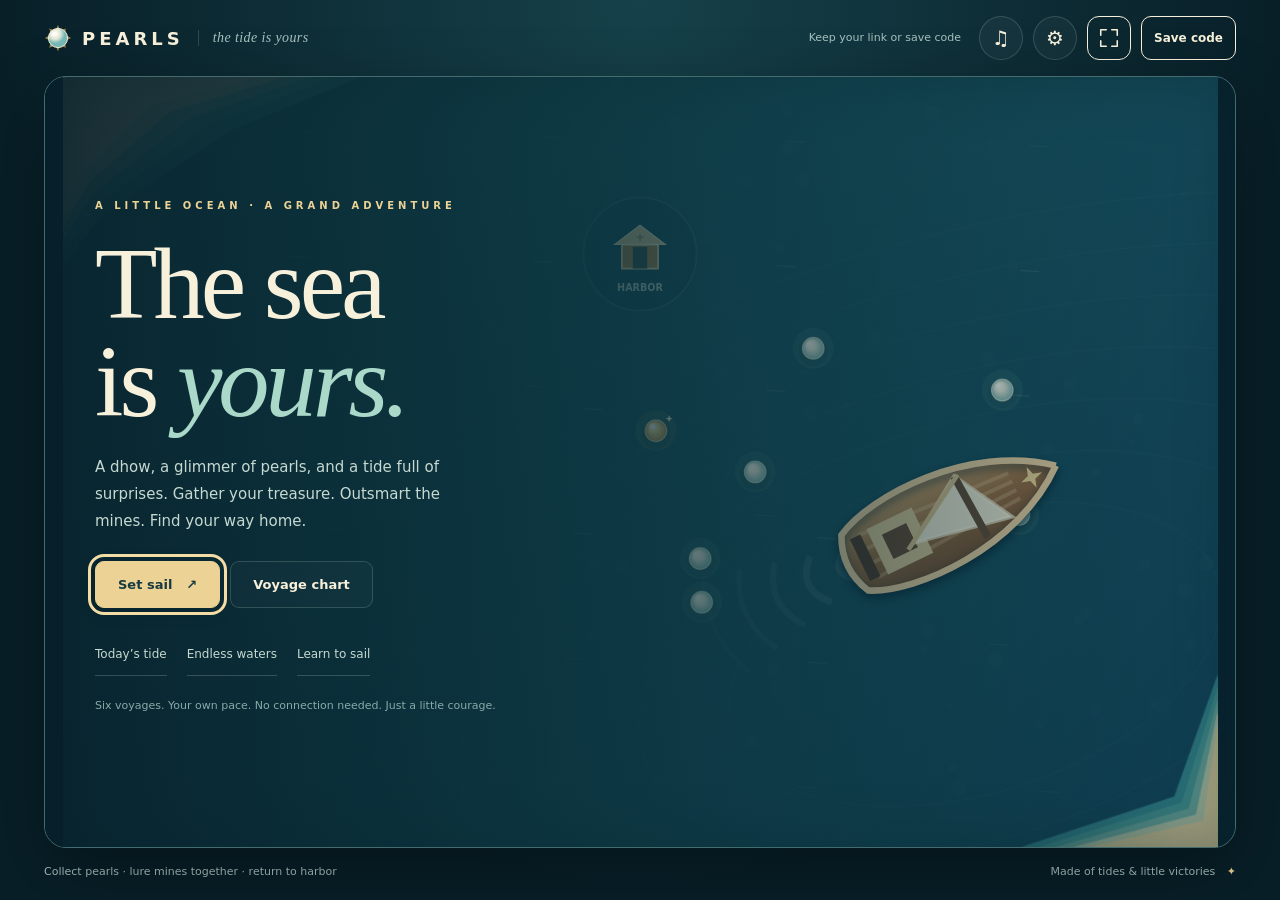
==== pearls/index.html @ 0ec3e7f9 "Add action browser game collection" ====
<!doctype html>
<html lang="en">
<head>
  <meta charset="utf-8">
  <meta name="viewport" content="width=device-width, initial-scale=1, viewport-fit=cover">
  <meta name="theme-color" content="#092d37">
  <meta name="description" content="Sail a dhow, gather luminous pearls, and turn chasing mines against each other. A complete local arcade adventure.">
  <title>Pearls · A little ocean, a grand adventure</title>
  <link rel="icon" href="assets/pearl.svg" type="image/svg+xml">
  <link rel="stylesheet" href="styles.css?v=screen-1">
<link rel="stylesheet" href="screen.css?v=4">
</head>
<body data-ug-game="pearls">
<script src="portable-profile.js"></script>
  <main class="game-shell">
    <header class="masthead">
      <a class="wordmark" href="#" id="home-link" aria-label="Pearls home"><img src="assets/pearl.svg" alt="" width="28" height="28"> PEARLS <span>the tide is yours</span></a>
      <div class="header-actions"><span id="save-status" class="save-status">Progress stays on this device</span><button id="sound-toggle" class="icon-button" aria-label="Mute sound" title="Toggle sound">♫</button><button id="settings-open" class="icon-button" aria-label="Open settings" title="Settings">⚙</button></div>
    </header>
    <section class="ocean-frame" id="ocean-frame" aria-label="Sailing arena">
      <canvas id="game" width="960" height="640" tabindex="0" aria-label="Sailing game. Move with arrows or WASD, Shift to brake, Space to surge, E for an echo buoy, Escape to pause."></canvas>
      <div class="vignette" aria-hidden="true"></div>
      <div id="hud" class="hud" hidden>
        <div class="hud-panel objective"><span class="eyebrow" id="sector-label">SECTOR 1 / 3</span><strong id="quota-label">0 / 6 pearls</strong><div class="meter"><span id="quota-fill"></span></div><span id="objective-hint">Gather pearls, then find the harbor</span></div>
        <div class="hud-panel score-panel"><span class="eyebrow">CARGO VALUE</span><strong id="score-label">0</strong><div class="combo-line"><span id="combo-label">1×</span><div class="meter combo-meter"><span id="combo-fill"></span></div></div></div>
        <div class="hud-panel ship-panel"><span class="eyebrow">HULL</span><span id="hull-label" aria-label="Three hull points">◆ ◆ ◆</span><button id="pause-button" class="icon-button" aria-label="Pause game">Ⅱ</button></div>
      </div>
      <div id="voyage-banner" class="voyage-banner" hidden></div>
      <div id="tutorial-tip" class="tutorial-tip" hidden></div>
      <div id="toast" class="toast" role="status" hidden></div>
      <div id="ability-bar" class="ability-bar" hidden><span id="dash-status">SPACE · SURGE READY</span><span id="buoy-status">E · ECHO READY</span><span id="tide-status">CALM WATER</span></div>
      <div id="touch-controls" class="touch-controls" hidden>
        <div class="stick-pad" id="stick-pad" aria-label="Drag to steer"><span class="stick-ring"></span><span id="stick-knob" class="stick-knob"></span><span class="stick-caption">STEER</span></div>
        <div class="touch-actions"><button id="touch-buoy" aria-label="Deploy echo buoy">ECHO</button><button id="touch-dash" aria-label="Surge forward">SURGE</button><button id="touch-brake" aria-label="Hold to brake">BRAKE</button></div>
      </div>
      <section id="screen" class="screen" aria-label="Game menu"></section>
    </section>
    <footer class="footer"><span id="control-hint">A small boat. An ocean of possibilities.</span><span>Made of tides &amp; little victories <span class="footer-star">✦</span></span></footer>
  </main>
  <dialog id="settings-dialog" aria-labelledby="settings-title">
    <form method="dialog" class="settings-form">
      <div class="dialog-heading"><div><span class="eyebrow">MAKE YOURSELF AT HOME</span><h2 id="settings-title">Captain’s preferences</h2></div><button class="icon-button" aria-label="Close settings">×</button></div>
      <label>Steering<select id="steering-setting"><option value="direct">Direct · move toward your input</option><option value="classic">Classic · rotate and thrust</option></select></label>
      <label>Effects volume<input id="volume-setting" type="range" min="0" max="1" step="0.05"></label>
      <label class="check-label"><input type="checkbox" id="motion-setting"> Reduce motion and flashes</label>
      <label class="check-label"><input type="checkbox" id="contrast-setting"> Stronger contrast</label>
      <label class="check-label"><input type="checkbox" id="touch-setting"> Always show touch controls</label>
      <p class="settings-note">Arrows / WASD steer · Shift brakes · Space surges · E drops an echo buoy · P / Escape pauses. Touch steering always follows the joystick direction.</p>
      <p class="settings-note">Progress and records are stored only on this device. No accounts, downloads, or connection needed to play.</p>
      <button class="button primary">Back to the sea</button>
    </form>
  </dialog>
  <div id="announcer" class="sr-only" aria-live="polite" aria-atomic="true"></div>
  <noscript><p class="noscript">Pearls needs JavaScript to sail. Enable it and reload this page.</p></noscript>
  <script src="src/data.js"></script>
  <script src="src/engine.js"></script>
  <script src="src/render.js"></script>
  <script src="src/audio.js"></script>
  <script src="src/input.js"></script>
  <script src="src/main.js"></script>
<script src="screen.js?v=4"></script>
</body>
</html>
---- pearls/styles.css ----
:root { color-scheme: dark; --ink:#f7f0db; --muted:#a7c2bf; --gold:#ecd294; --sea:#092d37; --line:rgba(202,228,214,.18); --panel:rgba(8,37,45,.91); }
.ocean-frame.ocean-frame{width:100%;min-width:0}.menu-content.menu-content{max-width:100%;min-width:0}
* { box-sizing:border-box; }
[hidden] { display:none!important; }
html { min-height:100%; background:#071e27; }
body { margin:0; color:var(--ink); font:15px/1.5 system-ui,-apple-system,BlinkMacSystemFont,'Segoe UI',sans-serif; background:radial-gradient(ellipse at 50% 0%,#16414a 0%,#081f28 70%); min-height:100vh; min-height:100dvh; }
button,input,select { font:inherit; }
button,a,input,select { -webkit-tap-highlight-color:transparent; }
button { cursor:pointer; }
button:disabled { cursor:default; opacity:.5; }
button:focus-visible,a:focus-visible,canvas:focus-visible,input:focus-visible,select:focus-visible { outline:3px solid #f3dca5; outline-offset:4px; }
.game-shell { width:min(1240px,100%); margin:auto; padding:0 24px; }
.masthead { display:flex; align-items:center; justify-content:space-between; gap:14px; min-height:76px; }
.wordmark { display:flex; align-items:center; gap:10px; color:var(--ink); text-decoration:none; font-size:18px; font-weight:750; letter-spacing:4px; }
.wordmark span { border-left:1px solid var(--line); padding-left:14px; margin-left:4px; font:italic 14px Georgia,serif; letter-spacing:.4px; color:var(--muted); }
.header-actions { display:flex; align-items:center; gap:10px; }
.save-status { color:var(--muted); font-size:11px; margin-right:8px; }
.icon-button { display:grid; place-items:center; background:rgba(255,255,255,.035); border:1px solid var(--line); border-radius:50%; color:var(--ink); width:44px; height:44px; padding:0; font-size:20px; }
.icon-button:hover { background:rgba(255,255,255,.12); }
.ocean-frame { position:relative; isolation:isolate; aspect-ratio:3/2; border:1px solid #446b6e; border-radius:22px; overflow:hidden; background:#12434b; box-shadow:0 24px 70px #0005,inset 0 0 0 6px #ffffff04; max-height:calc(100dvh - 128px); }
canvas { display:block; width:100%; height:100%; touch-action:none; outline-offset:-5px!important; }
.vignette { position:absolute; inset:0; pointer-events:none; border-radius:inherit; box-shadow:inset 0 0 60px #03191a50; }
.footer { min-height:48px; display:flex; align-items:center; justify-content:space-between; gap:20px; font-size:11px; color:var(--muted); }
.footer-star { color:var(--gold); margin-left:8px; }
.screen { position:absolute; inset:0; display:flex; align-items:center; justify-content:center; padding:30px; overflow:auto; background:linear-gradient(90deg,#041d2b75,#072b3370); backdrop-filter:blur(3px); }
.screen.menu-screen { justify-content:flex-start; background:linear-gradient(90deg,#061f2aeb 0%,#092d37c9 42%,#0a36482e 100%); backdrop-filter:none; }
.menu-content { width:min(100%,580px); padding:12px 20px; }
.eyebrow { display:block; font-size:10px; letter-spacing:2.6px; font-weight:700; color:var(--gold); }
.menu-content .eyebrow { letter-spacing:4px; }
.hero-title { font:normal clamp(54px,8vw,104px)/.95 Georgia,'Times New Roman',serif; letter-spacing:-4px; margin:22px 0 24px; }
.hero-title em { color:#aad8c9; font-weight:normal; }
.hero-copy { color:#c6d9d1; font-size:15px; max-width:370px; line-height:1.8; margin:0 0 26px; }
.button { display:inline-flex; align-items:center; justify-content:center; gap:14px; border:1px solid var(--line); border-radius:9px; padding:13px 22px; color:var(--ink); background:#ffffff06; font-size:13px; font-weight:650; min-height:46px; transition:background .15s,transform .15s; }
.button:hover { background:#ffffff13; transform:translateY(-1px); }
.button.primary { background:var(--gold); border-color:var(--gold); color:#173b40; box-shadow:0 4px 18px #0002; }
.button.primary:hover { background:#fae3b4; }
.button.small { padding:10px 15px; }
.button-row { display:flex; gap:10px; flex-wrap:wrap; align-items:center; }
.menu-links { display:flex; flex-wrap:wrap; gap:8px 20px; margin-top:24px; }
.text-button { padding:8px 0; background:none; border:none; color:#c5d9d0; font-size:12px; border-bottom:1px solid #c5d9d039; min-height:44px; }
.menu-footnote { margin-top:22px; color:#88aaa8; font-size:11px; }
.panel { width:min(780px,100%); border:1px solid var(--line); border-radius:18px; background:var(--panel); padding:30px; box-shadow:0 20px 60px #0004; }
.panel.narrow { max-width:520px; }
.panel h1,.panel h2 { font:normal 38px/1.15 Georgia,serif; margin:12px 0 15px; }
.panel p { color:#b6cfca; font-size:14px; }
.panel-heading { display:flex; align-items:center; justify-content:space-between; gap:15px; margin-bottom:20px; }
.voyage-grid { display:grid; grid-template-columns:repeat(3,1fr); gap:10px; margin:20px 0; }
.voyage-card { text-align:left; background:#123b4399; border:1px solid var(--line); color:var(--ink); border-radius:12px; padding:16px; position:relative; min-height:130px; }
.voyage-card:hover:not(:disabled) { border-color:var(--gold); background:#1e4950; }
.voyage-symbol { font:30px Georgia,serif; display:block; margin-bottom:7px; }
.voyage-card strong { display:block; font-size:13px; }
.voyage-card small { display:block; color:var(--muted); font-size:10px; margin-top:6px; }
.medals { color:var(--gold); letter-spacing:4px; }
.stats-grid { display:grid; grid-template-columns:repeat(3,1fr); gap:10px; margin:24px 0; }
.stat { border:1px solid var(--line); padding:14px 10px; border-radius:10px; text-align:center; }
.stat strong { display:block; font-size:24px; font-variant-numeric:tabular-nums; }
.stat span { font-size:10px; text-transform:uppercase; letter-spacing:1px; color:var(--muted); }
.charts { display:grid; grid-template-columns:repeat(3,1fr); gap:10px; margin:22px 0; }
.chart { border:1px solid var(--line); background:#163e44; border-radius:12px; text-align:left; padding:16px; color:var(--ink); }
.chart:hover { border-color:var(--gold); background:#24535a; }
.chart-symbol { display:block; font:32px Georgia,serif; color:var(--gold); }
.chart strong { display:block; margin:10px 0 6px; font-size:13px; }
.chart small { color:#b4cfca; line-height:1.6; display:block; font-size:11px; }
.hud { position:absolute; top:18px; left:20px; right:20px; display:flex; justify-content:space-between; align-items:flex-start; gap:12px; pointer-events:none; }
.hud-panel { background:#062b35cf; border:1px solid #bce0d126; border-radius:12px; padding:11px 15px; box-shadow:0 4px 20px #0001; backdrop-filter:blur(8px); }
.hud .eyebrow { font-size:8px; letter-spacing:1.9px; }
.hud strong { display:block; font-size:21px; font-weight:650; font-variant-numeric:tabular-nums; }
.objective { width:210px; }
#objective-hint { display:block; font-size:9px; color:#b8d3cd; margin-top:5px; }
.meter { height:3px; background:#ffffff1c; border-radius:5px; overflow:hidden; margin-top:6px; }
.meter span { display:block; height:100%; width:0; background:#a6dcc8; }
.score-panel { text-align:center; min-width:135px; }
.combo-line { display:flex; align-items:center; gap:8px; font-size:11px; color:var(--gold); }
.combo-meter { width:70px; margin:0; }
.combo-meter span { background:var(--gold); }
.ship-panel { position:relative; padding-right:54px; }
#hull-label { color:#e9ad88; font-size:19px; white-space:nowrap; }
.ship-panel .icon-button { position:absolute; right:7px; top:14px; width:36px; height:36px; pointer-events:auto; font-size:17px; }
.ability-bar { position:absolute; bottom:18px; left:22px; right:22px; display:flex; gap:18px; pointer-events:none; font-size:9px; letter-spacing:1.2px; color:#d0e6d7; text-shadow:0 2px 4px #000; }
#tide-status { margin-left:auto; color:#eccd92; }
.voyage-banner { position:absolute; top:29%; left:0; right:0; text-align:center; pointer-events:none; font:italic 30px Georgia,serif; color:#fff1cf; text-shadow:0 2px 8px #001; }
.toast { position:absolute; bottom:70px; left:50%; transform:translateX(-50%); border:1px solid #e4cc8470; background:#062830e8; padding:9px 18px; border-radius:30px; font-size:12px; color:var(--gold); max-width:90%; text-align:center; pointer-events:none; }
.tutorial-tip { position:absolute; top:110px; left:50%; transform:translateX(-50%); width:min(420px,90%); background:#062c34ec; border:1px solid #e4cf8270; border-radius:12px; padding:12px 18px; text-align:center; font-size:12px; pointer-events:none; }
.tutorial-tip strong { color:var(--gold); display:block; margin-bottom:3px; }
.tutorial-tip button { pointer-events:auto; margin-top:8px; }
.touch-controls { position:absolute; bottom:24px; left:24px; right:24px; display:flex; justify-content:space-between; align-items:flex-end; pointer-events:none; }
.stick-pad { width:120px; height:120px; border:1px solid #d1edcf50; background:#082f3a65; border-radius:50%; position:relative; touch-action:none; pointer-events:auto; }
.stick-ring { position:absolute; inset:24px; border:1px solid #fff2; border-radius:50%; }
.stick-knob { position:absolute; width:44px; height:44px; left:calc(50% - 22px); top:calc(50% - 22px); border:1px solid #dff1d583; border-radius:50%; background:#b8d6bd36; }
.stick-caption { position:absolute; bottom:-17px; left:0; right:0; text-align:center; font-size:8px; letter-spacing:2px; color:#b3cec4; }
.touch-actions { display:flex; gap:8px; flex-wrap:wrap; width:155px; justify-content:flex-end; pointer-events:auto; }
.touch-actions button { width:68px; min-height:52px; border:1px solid #e2d7ac50; border-radius:14px; background:#092e39ba; color:#e9ddb7; font-size:9px; letter-spacing:1px; touch-action:none; user-select:none; }
.touch-actions button:last-child { width:144px; }
.touch-actions button.held { background:#618d86; }
body.has-touch .ability-bar { bottom:10px; left:170px; right:190px; gap:0; }
body.has-touch #dash-status,body.has-touch #buoy-status { display:none; }
body.has-touch #tide-status { margin:auto; font-size:8px; }
body.has-touch .toast { bottom:180px; }
dialog { background:#0b303b; border:1px solid #698e84; border-radius:18px; color:var(--ink); padding:28px; width:min(480px,calc(100% - 28px)); box-shadow:0 20px 100px #0008; }
dialog::backdrop { background:#00121cd9; backdrop-filter:blur(5px); }
.dialog-heading { display:flex; gap:20px; justify-content:space-between; align-items:center; }
.dialog-heading h2 { font:27px Georgia,serif; margin:10px 0; }
.settings-form label { display:flex; justify-content:space-between; align-items:center; gap:15px; padding:15px 0; border-bottom:1px solid var(--line); font-size:12px; }
.settings-form select { max-width:62%; padding:8px; background:#173f46; border:1px solid var(--line); color:var(--ink); border-radius:6px; font-size:11px; }
.settings-form .check-label { justify-content:flex-start; }
input { accent-color:var(--gold); }
.settings-note { font-size:11px; color:#a7c4bc; line-height:1.7; }
.settings-form .button { width:100%; margin-top:8px; }
.sr-only { position:absolute; width:1px; height:1px; padding:0; margin:-1px; overflow:hidden; clip:rect(0,0,0,0); white-space:nowrap; border:0; }
.noscript { position:fixed; inset:30% 10%; background:#072e38; border:1px solid var(--gold); padding:30px; text-align:center; }
body.high-contrast { --muted:#d5ede5; --line:#c7e7db65; --panel:#041c27; }
body.high-contrast .hud-panel { background:#031b29; border-color:#ebdbad; }
body.reduced-motion * { transition:none!important; scroll-behavior:auto!important; }
@media (max-width:800px) { .game-shell { padding:0 12px; } .wordmark span,.save-status { display:none; } .masthead { min-height:62px; } .ocean-frame { max-height:calc(100dvh - 105px); } .screen { padding:18px; } .menu-content { padding:10px; } .hero-title { font-size:70px; } .panel { padding:22px; } .hud { top:12px; left:12px; right:12px; gap:6px; } .hud-panel { padding:9px 11px; } .objective { width:180px; } .ship-panel { padding-right:47px; } .score-panel { min-width:100px; } .footer { font-size:9px; min-height:40px; } }
@media (max-width:600px) and (orientation:portrait) { .game-shell { padding:0 8px; } .masthead { min-height:58px; } .wordmark { font-size:16px; } .header-actions { gap:6px; } .ocean-frame { aspect-ratio:2/3; max-height:none; height:calc(100dvh - 96px); min-height:450px; border-radius:16px; } .screen { padding:16px; } .screen.menu-screen { background:linear-gradient(0deg,#072732e8,#082b35c0 60%,#0b354662); } .menu-content { align-self:center; } .hero-title { font-size:78px; } .hero-copy { font-size:13px; } .menu-footnote { margin-top:12px; } .panel { padding:18px; margin:auto; } .panel h1,.panel h2 { font-size:29px; } .voyage-grid { grid-template-columns:repeat(2,1fr); } .voyage-card { min-height:110px; padding:12px; } .voyage-symbol { font-size:22px; margin-bottom:3px; } .charts { grid-template-columns:1fr; gap:8px; } .chart { padding:12px 14px; display:grid; grid-template-columns:32px 1fr; gap:0 14px; } .chart-symbol { grid-row:span 2; align-self:center; font-size:27px; } .chart strong { margin:0 0 3px; } .chart small { font-size:10px; } .hud { top:10px; left:8px; right:8px; } .hud .eyebrow { font-size:7px; letter-spacing:1px; } .hud strong { font-size:16px; } .objective { width:142px; } #objective-hint { font-size:8px; } .score-panel { min-width:82px; } .combo-meter { width:37px; } .ship-panel { padding-right:35px; padding-left:8px; } #hull-label { font-size:13px; } .ship-panel .icon-button { right:4px; width:28px; height:32px; border:none; } .footer>span:last-child { display:none; } .footer { justify-content:center; min-height:32px; text-align:center; } .touch-controls { bottom:25px; left:18px; right:18px; } .stats-grid { gap:6px; } .stat strong { font-size:21px; } .stat { padding:10px 5px; } .tutorial-tip { top:105px; } }
@media (max-height:560px) and (orientation:landscape) { .masthead { min-height:46px; } .ocean-frame { max-height:calc(100dvh - 72px); margin:auto; } .footer { min-height:26px; } .menu-content { padding:0; } .hero-title { font-size:48px; margin:12px 0; } .hero-copy { margin-bottom:12px; font-size:12px; } .menu-links { margin-top:8px; } .menu-footnote { display:none; } .screen { padding:16px; } .panel { padding:16px; } .panel h1,.panel h2 { font-size:26px; margin:8px 0; } .panel-heading { margin-bottom:8px; } .voyage-grid { margin:10px 0; } .voyage-card { min-height:100px; padding:10px; } .voyage-symbol { font-size:20px; margin:0; } .hud { top:8px; } .hud-panel { padding:6px 9px; } .hud strong { font-size:17px; } .stick-pad { width:90px; height:90px; } .touch-controls { bottom:22px; } .touch-actions button { min-height:44px; } .stats-grid,.charts { margin:12px 0; } .tutorial-tip { top:88px; padding:6px 12px; } }
---- pearls/screen.css ----
/* Scoped display controls, usable with every game's own visual theme. */
.ug-screen-toggle{box-sizing:border-box!important;display:inline-flex!important;align-items:center;justify-content:center;flex:0 0 44px;width:44px!important;min-width:44px!important;height:44px!important;min-height:44px!important;padding:10px!important;border:1px solid currentColor!important;border-radius:12px!important;background:transparent!important;color:inherit!important;cursor:pointer;touch-action:manipulation;pointer-events:auto;vertical-align:middle}
.ug-screen-toggle svg{display:block!important;width:22px!important;height:22px!important;fill:none!important;stroke:currentColor!important;stroke-width:1.7;stroke-linecap:round;stroke-linejoin:round}
.ug-screen-label,.ug-screen-status:not(.ug-screen-notice){position:absolute;width:1px;height:1px;padding:0;margin:-1px;overflow:hidden;clip-path:inset(50%);white-space:nowrap;border:0}
.ug-screen-toggle:focus-visible,.ug-screen-exit:focus-visible{outline:3px solid #d3a942!important;outline-offset:3px}
.ug-screen-exit{position:fixed;z-index:2147483000;right:max(8px,env(safe-area-inset-right));bottom:max(8px,env(safe-area-inset-bottom));min-height:44px;padding:9px 14px;border:1px solid #688279;border-radius:12px;background:#173e35;color:#fffcef;font:600 13px/1.3 system-ui,sans-serif;box-shadow:0 3px 16px #0003;cursor:pointer;touch-action:manipulation}
.ug-screen-exit[hidden]{display:none!important}
.ug-screen-notice{position:fixed;z-index:2147482999;left:max(12px,env(safe-area-inset-left));bottom:max(64px,calc(env(safe-area-inset-bottom) + 56px));width:min(340px,calc(100% - 24px));margin:0;padding:10px 14px;border-radius:12px;color:#fffcef;background:#173e35;font:13px/1.5 system-ui,sans-serif;pointer-events:none}
html.ug-fullscreen{width:100%;height:100%;min-height:100dvh;overflow:auto}
.ug-fullscreen body{min-height:100dvh}
.ug-fullscreen .shell{max-width:1600px}
/* The exit never covers a canvas: reserve space below its touch controls. */
.ug-fullscreen body{padding-bottom:60px}
.ug-fullscreen body[data-ug-game="swipe"]{padding-bottom:0}
.ug-fullscreen body[data-ug-game="swipe"] .ug-screen-exit{top:max(8px,env(safe-area-inset-top));bottom:auto;right:50%;transform:translateX(50%)}
.ug-fullscreen body[data-ug-game="pearls"] .touch-controls{bottom:76px}
.ug-fullscreen body[data-ug-game="pearls"] .ability-bar{bottom:64px}
/* Long labels wrap rather than stretching phone headers or hiding controls. */
.ug-screen-host{flex-wrap:wrap}
.ug-screen-toggle.ug-screen-secondary{display:none!important}
@media(max-height:570px) and (orientation:landscape){body[data-ug-game="find-the-animal"] .ug-screen-secondary{display:inline-flex!important}}
@media(max-height:570px) and (orientation:landscape){body[data-ug-game="find-the-animal"]:has(#playScreen:not(.active)) .app-header{display:flex}}
@media(max-width:640px) and (max-height:650px){body[data-ug-game="dune-arcanum"] .ug-screen-secondary{display:inline-flex!important}}
@media(min-width:641px) and (max-height:520px){body[data-ug-game="dune-arcanum"] .ug-screen-secondary{display:inline-flex!important}}
@media(max-width:760px){.ug-screen-host{gap:5px!important}.ug-screen-host.ug-screen-host{min-width:0}.ug-screen-toggle{flex-basis:44px}.ug-fullscreen .shell{padding-left:max(12px,env(safe-area-inset-left));padding-right:max(12px,env(safe-area-inset-right))}}
@media(pointer:coarse){.ug-screen-host button,.ug-screen-host a{min-height:44px}.ug-screen-host button{touch-action:manipulation}}
@media(pointer:coarse){body[data-game] .tool,body[data-game] .cell,body[data-game] .direction-pad button,body[data-game] .joint-controls button{min-height:44px;touch-action:manipulation}}
@media(prefers-reduced-motion:reduce){.ug-screen-toggle,.ug-screen-exit{transition:none!important}}
.ug-profile-open{min-width:44px;min-height:44px;padding:8px 12px;border:1px solid currentColor;border-radius:10px;background:transparent;color:inherit;font:600 12px system-ui;cursor:pointer}.ug-profile-dialog{box-sizing:border-box;width:min(92vw,560px);max-height:85dvh;overflow:auto;padding:24px;border:1px solid #cdd5c3;border-radius:18px;background:#fffaf0;color:#243e3a;font:16px/1.6 system-ui}.ug-profile-dialog::backdrop{background:#173e3580}.ug-profile-dialog textarea{box-sizing:border-box;width:100%;font:13px/1.5 monospace;padding:10px}.ug-profile-dialog>div{display:flex;gap:8px;flex-wrap:wrap}.ug-profile-dialog button{min-height:44px;padding:8px 14px;border:1px solid #93a597;border-radius:9px;background:#edf0df;color:#243e3a;cursor:pointer}.ug-profile-dialog:focus-visible{outline:3px solid #2c80aa}.ug-screen-notice{animation:ug-notice-dismiss .2s 5s forwards}@keyframes ug-notice-dismiss{to{opacity:0;visibility:hidden}}
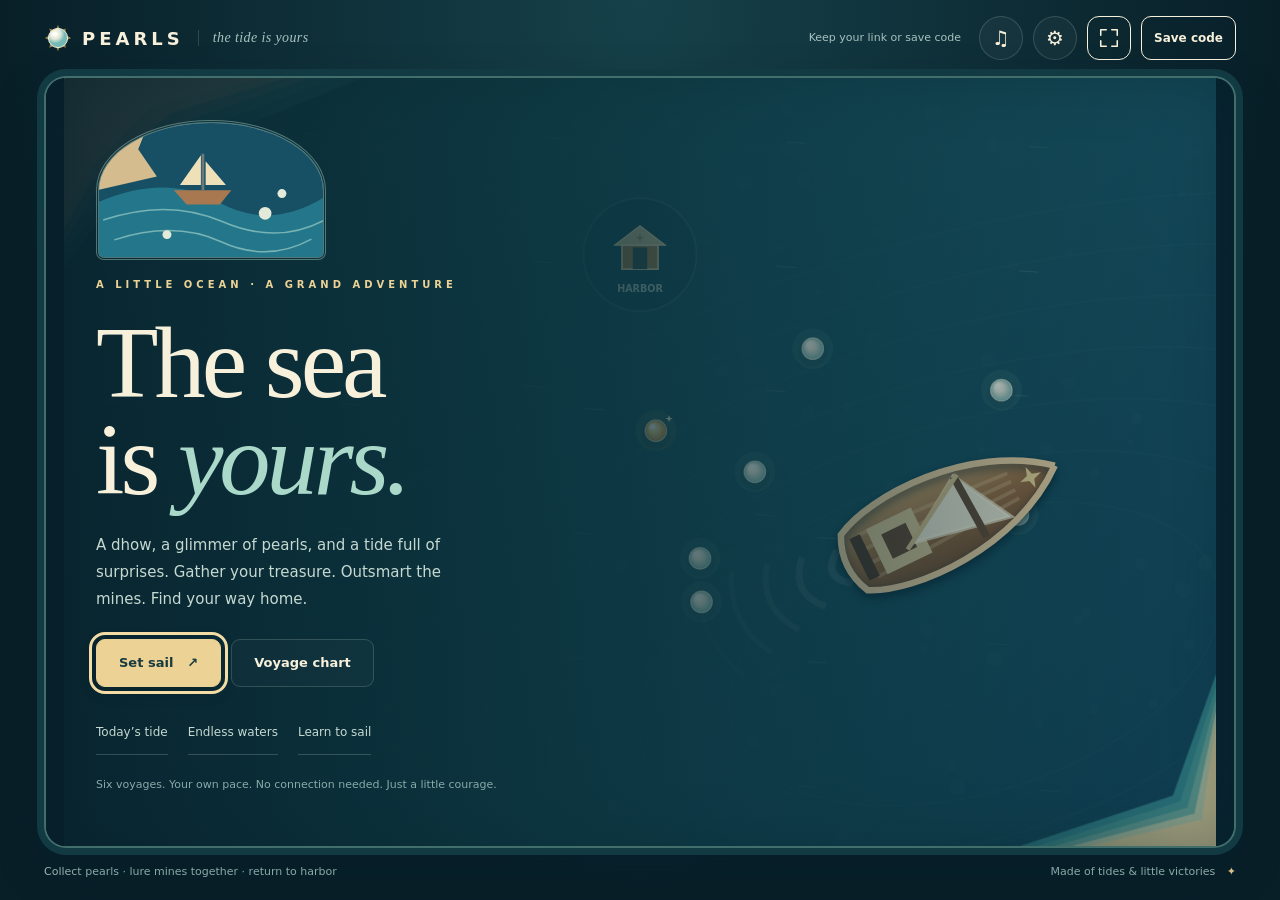
==== commit ac3ca5f6: "update games" ====
--- a/pearls/index.html
+++ b/pearls/index.html
@@ -9,7 +9,7 @@
   <link rel="icon" href="assets/pearl.svg" type="image/svg+xml">
   <link rel="stylesheet" href="styles.css?v=screen-1">
 <link rel="stylesheet" href="screen.css?v=4">
-</head>
+<link rel="stylesheet" href="legacy-art.css?v=6"></head>
 <body data-ug-game="pearls">
 <script src="portable-profile.js"></script>
   <main class="game-shell">
@@ -59,5 +59,5 @@
   <script src="src/input.js"></script>
   <script src="src/main.js"></script>
 <script src="screen.js?v=4"></script>
-</body>
+<script src="identities.js?v=6"></script><script src="artwork.js?v=6"></script><script src="legacy-art.js?v=6"></script></body>
 </html>
--- a/pearls/legacy-art.css
+++ b/pearls/legacy-art.css
@@ -0,0 +1,4 @@
+.legacy-world-art{width:100%;max-width:100%;overflow:hidden;border-radius:18px}.legacy-world-art .illustrated-scene{width:100%;height:auto;display:block}.legacy-world-art .scene-object{transform-box:fill-box;transform-origin:center}.legacy-world-art .drift{animation:legacy-drift 5s ease-in-out infinite alternate}.legacy-world-art .twinkle,.legacy-world-art .pearl-glow{animation:legacy-glow 2.5s ease-in-out infinite alternate}.illustrated-edition button{transition:filter .15s}.illustrated-edition button:hover{filter:brightness(1.06)}
+body[data-world=deliverytown] .hero-scene{background:none;border-radius:20px;box-shadow:0 12px 0 #a580552b;transform:rotate(-2deg)}body[data-world=deliverytown] .hero-scene .legacy-world-art{height:100%;display:grid;align-items:center;background:#b7d8df}body[data-world=night-hotel] .hotel-art{padding:0;background:none;display:grid;align-items:center;overflow:hidden;border:7px solid #aa9476;border-radius:48% 48% 8px 8px}body[data-world=night-hotel] .hotel-art .legacy-world-art{border-radius:0}body[data-world=night-hotel] .rooms .room{box-shadow:0 6px 0 #50485d44}body[data-world=wildjournal] .hero-art{padding:0;overflow:hidden;border:8px solid #d7c59c;border-radius:3px;transform:rotate(1deg)}body[data-world=wildjournal] .hero-art .legacy-world-art{border-radius:0}body[data-world=wildjournal] .journal-card{border-radius:3px;border-bottom:5px solid #9ca279}body[data-world=lightlab] .orbit-art{max-width:500px;display:grid;align-items:center;border:1px solid #647f9b;border-radius:32px;background:#1e334a;box-shadow:0 0 80px #7de0ed10}body[data-world=lightlab] .legacy-world-art{border-radius:0}body[data-world=lightlab] .board-wrap{box-shadow:0 0 45px #64d9f41c,0 0 0 4px #253e57}body[data-world=astralatlas] .hero-art{border:8px solid #b19065;box-shadow:0 10px 0 #6b5c4c66;border-radius:45% 45% 4px 4px;overflow:hidden}body[data-world=astralatlas] .hero-art .legacy-world-art{border-radius:0}body[data-world=rescueagency] .legacy-world-art{max-width:390px;border:5px solid #65889a;border-radius:5px;box-shadow:9px 9px 0 #23445333}body[data-world=pearlvoyage] .menu-content>.legacy-world-art{width:230px;margin:0 0 17px;border:3px double #97c5ba80;border-radius:50% 50% 8px 8px}body[data-world=pearlvoyage] .ocean-frame{border:2px solid #a3c3aa55;box-shadow:0 0 0 7px #123a43,0 18px 45px #061e2c66}body[data-world=harvestcut] #panel .hero>.legacy-world-art{max-width:360px;margin-bottom:18px;border:5px solid #c7c89b66;border-radius:20px}body[data-world=harvestcut] .journey-card{border:2px solid #d7d6a180;box-shadow:7px 9px 0 #0c282d55}
+@keyframes legacy-drift{to{translate:9px -5px}}@keyframes legacy-glow{to{opacity:.4;filter:drop-shadow(0 0 8px #e3ecc5)}}@media(max-width:700px){body[data-world=pearlvoyage] .menu-content>.legacy-world-art{width:150px;margin-bottom:12px}body[data-world=harvestcut] #panel .hero>.legacy-world-art{max-width:180px}body[data-world=rescueagency] .legacy-world-art{max-width:250px}body[data-world=lightlab] .orbit-art{min-height:0}.legacy-world-art{max-height:260px}.legacy-world-art .illustrated-scene{max-height:260px;object-fit:contain}}@media(prefers-reduced-motion:reduce){.legacy-world-art *{animation:none!important;transition:none!important}}
+body[data-world=rescueagency] .hero-space>.legacy-world-art{width:100%;max-width:none;height:100%;display:grid;align-items:center;background:#273f54;border:6px solid #75929b;border-radius:20px;box-shadow:none}
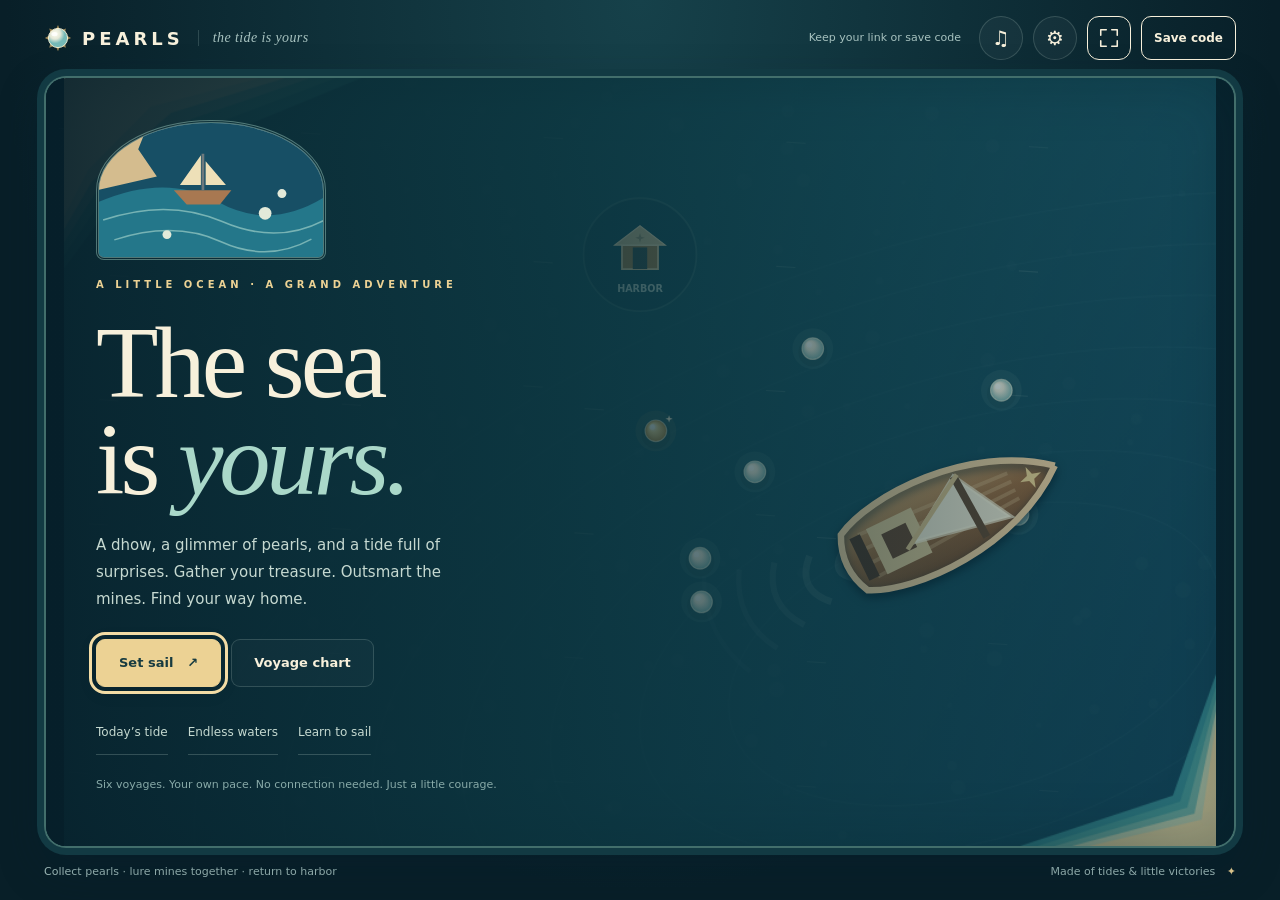
==== commit 8615fc3f: "update" ====
--- a/pearls/index.html
+++ b/pearls/index.html
@@ -9,7 +9,8 @@
   <link rel="icon" href="assets/pearl.svg" type="image/svg+xml">
   <link rel="stylesheet" href="styles.css?v=screen-1">
 <link rel="stylesheet" href="screen.css?v=4">
-<link rel="stylesheet" href="legacy-art.css?v=6"></head>
+<link rel="stylesheet" href="legacy-art.css?v=6"><link rel="stylesheet" href="mobile-first.css?v=1">
+</head>
 <body data-ug-game="pearls">
 <script src="portable-profile.js"></script>
   <main class="game-shell">
--- a/pearls/mobile-first.css
+++ b/pearls/mobile-first.css
@@ -0,0 +1,51 @@
+/* Phone layouts keep the game and its primary action close at hand. */
+@media (max-width: 700px) {
+  html { -webkit-text-size-adjust: 100%; overscroll-behavior: none; }
+  body { overscroll-behavior: none; }
+  button, select, input { touch-action: manipulation; }
+  canvas { touch-action: none; }
+  dialog { max-height: calc(100dvh - 24px); overflow: auto; }
+  body[data-game="patchwork-parade"] .shell,
+  body[data-game="puddle-engineers"] .shell,
+  body[data-game="picnic-pairs"] .shell,
+  body[data-game="mosaic-courtyard"] .shell,
+  body[data-game="pantry-shuffle"] .shell { width: 100%; padding: 0 max(8px, env(safe-area-inset-right)) max(8px, env(safe-area-inset-bottom)) max(8px, env(safe-area-inset-left)); }
+  body[data-game] .shell > header { min-height: 52px; }
+  body[data-game] .shell > .footnote, body[data-game] .shell > footer { display: none; }
+  body[data-game]:not([data-game="lantern-links"]) .game-menu { min-height: 0; gap: 12px; padding: 12px 0; }
+  body[data-game]:not([data-game="lantern-links"]) .menu-art { display: none; }
+  body[data-game]:not([data-game="lantern-links"]) .menu-copy { padding: 12px; }
+  body[data-game]:not([data-game="lantern-links"]) .menu-copy h1 { font-size: clamp(28px, 8vw, 40px); }
+  body[data-game]:not([data-game="lantern-links"]) .play-top { padding: 6px 0; gap: 8px; }
+  body[data-game]:not([data-game="lantern-links"]) .scene-caption { min-height: 0; padding: 8px; }
+  body[data-game]:not([data-game="lantern-links"]) .sidebar { position: static; padding: 6px; }
+  body[data-game="lantern-links"] .shell { width: 100%; padding-inline: max(8px, env(safe-area-inset-left)) max(8px, env(safe-area-inset-right)); }
+  body[data-game="lantern-links"] #menuArt { display: none; }
+  body[data-game="lantern-links"] .menu { min-height: 0; padding-block: 12px; }
+  body[data-ug-game="find-the-animal"] .hero-art,
+  body[data-ug-game="photon"] .orbit-art { display: none; }
+  body[data-ug-game="find-the-animal"] .hero-card,
+  body[data-ug-game="photon"] .home-layout { min-height: 0; }
+  body[data-ug-game="swipe"] #gameCanvas,
+  body[data-ug-game="pearls"] #game { touch-action: none; user-select: none; }
+}
+
+@media (max-width: 800px), (max-height: 560px) and (pointer: coarse) {
+  .game-shell { width: 100%; padding: 0; }
+  .masthead { position: absolute; z-index: 4; top: env(safe-area-inset-top); left: max(8px, env(safe-area-inset-left)); right: max(8px, env(safe-area-inset-right)); min-height: 48px; pointer-events: none; }
+  .masthead > * { pointer-events: auto; }
+  .game-shell:has(#hud:not([hidden])) .masthead { display: none; }
+  .ocean-frame { width: 100%; height: 100dvh; min-height: 0; max-height: none; aspect-ratio: auto; border: 0; border-radius: 0; box-shadow: none; }
+  .footer { display: none; }
+  .screen { padding: calc(56px + env(safe-area-inset-top)) max(12px, env(safe-area-inset-right)) max(12px, env(safe-area-inset-bottom)) max(12px, env(safe-area-inset-left)); }
+  .screen:not(.menu-screen) { padding-top: max(12px, env(safe-area-inset-top)); }
+  .screen.menu-screen { align-items: center; }
+  .hero-title { font-size: clamp(42px, 12vw, 70px); margin: 8px 0 12px; }
+  .hero-copy { margin-bottom: 14px; line-height: 1.45; }
+  .menu-links { margin-top: 10px; }
+  .menu-footnote { margin-top: 8px; }
+  .hud { top: max(8px, env(safe-area-inset-top)); left: max(8px, env(safe-area-inset-left)); right: max(8px, env(safe-area-inset-right)); }
+  .touch-controls { left: max(12px, env(safe-area-inset-left)); right: max(12px, env(safe-area-inset-right)); bottom: max(12px, env(safe-area-inset-bottom)); }
+  .ship-panel { padding-right: 52px; }
+  .ship-panel .icon-button { width: 44px; height: 44px; }
+}
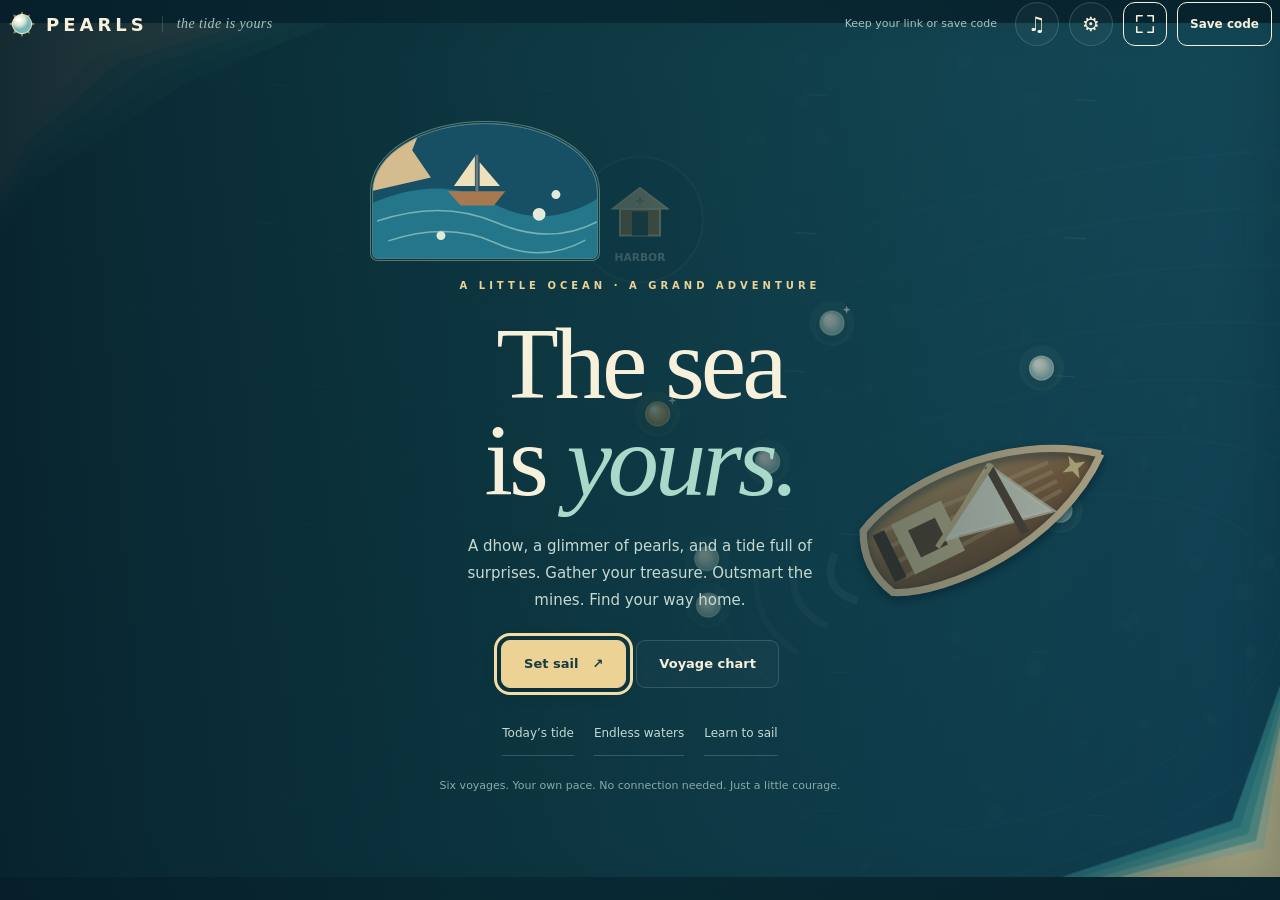
==== commit 0047d352: "update games" ====
--- a/pearls/index.html
+++ b/pearls/index.html
@@ -9,7 +9,7 @@
   <link rel="icon" href="assets/pearl.svg" type="image/svg+xml">
   <link rel="stylesheet" href="styles.css?v=screen-1">
 <link rel="stylesheet" href="screen.css?v=4">
-<link rel="stylesheet" href="legacy-art.css?v=6"><link rel="stylesheet" href="mobile-first.css?v=1">
+<link rel="stylesheet" href="legacy-art.css?v=6"><link rel="stylesheet" href="mobile-first.css?v=2">
 </head>
 <body data-ug-game="pearls">
 <script src="portable-profile.js"></script>
--- a/pearls/mobile-first.css
+++ b/pearls/mobile-first.css
@@ -49,3 +49,15 @@
   .ship-panel { padding-right: 52px; }
   .ship-panel .icon-button { width: 44px; height: 44px; }
 }
+
+/* Edge-to-edge game presentation, on phones and larger screens. */
+
+body[data-ug-game] .game-shell { width:100%; max-width:none; padding:0; }
+body[data-ug-game] .ocean-frame { height:100dvh; min-height:0; max-height:none; aspect-ratio:auto; border:0; border-radius:0; box-shadow:none; }
+body[data-ug-game] .footer { display:none; }
+body[data-ug-game] .masthead { position:absolute; z-index:4; top:env(safe-area-inset-top); left:max(8px,env(safe-area-inset-left)); right:max(8px,env(safe-area-inset-right)); min-height:48px; }
+body[data-ug-game]:has(#hud:not([hidden])) .masthead { display:none; }
+body[data-ug-game] .screen.menu-screen { justify-content:center; padding-top:calc(56px + env(safe-area-inset-top)); }
+body[data-ug-game] .menu-content { text-align:center; }
+body[data-ug-game] .menu-content .button-row, body[data-ug-game] .menu-links { justify-content:center; }
+body[data-ug-game] .hero-copy { margin-inline:auto; }
